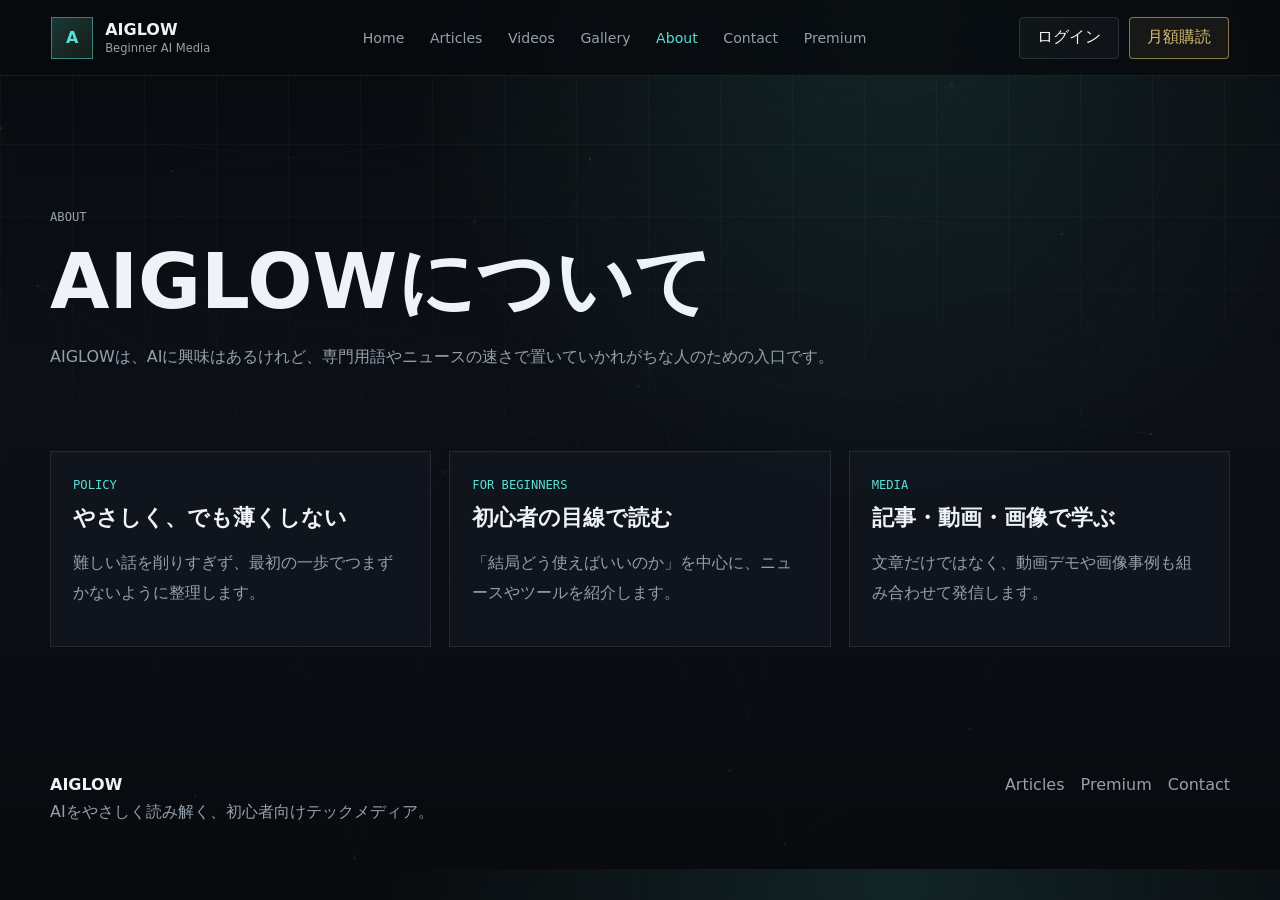
==== about.html @ f2a8740d "Restore AIGLOW static site from production" ====
<!doctype html>
<html lang="ja">
  <head><meta charset="UTF-8" /><meta name="viewport" content="width=device-width, initial-scale=1.0" /><title>About | AIGLOW</title><link rel="stylesheet" href="./styles.css" /></head>
  <body>
    <canvas class="ambient-canvas" id="ambientCanvas" aria-hidden="true"></canvas>
    <header class="site-header"><a class="brand" href="./index.html"><span class="brand-mark">A</span><span><strong>AIGLOW</strong><small>Beginner AI Media</small></span></a><button class="menu-button" id="menuButton" type="button" aria-expanded="false" aria-controls="siteNav"><span></span><span></span></button><nav class="site-nav" id="siteNav"><a href="./index.html">Home</a><a href="./articles.html">Articles</a><a href="./videos.html">Videos</a><a href="./gallery.html">Gallery</a><a href="./about.html" aria-current="page">About</a><a href="./contact.html">Contact</a><a href="./premium.html">Premium</a></nav><div class="header-actions"><a class="ghost-button" href="./login.html">ログイン</a><a class="subscribe-button" href="./premium.html">月額購読</a></div></header>
    <main>
      <section class="page-hero"><p class="eyebrow">ABOUT</p><h1>AIGLOWについて</h1><p>AIGLOWは、AIに興味はあるけれど、専門用語やニュースの速さで置いていかれがちな人のための入口です。</p></section>
      <section class="info-columns">
        <article><span class="category">Policy</span><h2>やさしく、でも薄くしない</h2><p>難しい話を削りすぎず、最初の一歩でつまずかないように整理します。</p></article>
        <article><span class="category">For Beginners</span><h2>初心者の目線で読む</h2><p>「結局どう使えばいいのか」を中心に、ニュースやツールを紹介します。</p></article>
        <article><span class="category">Media</span><h2>記事・動画・画像で学ぶ</h2><p>文章だけではなく、動画デモや画像事例も組み合わせて発信します。</p></article>
      </section>
    </main>
    <footer class="site-footer"><div><strong>AIGLOW</strong><p>AIをやさしく読み解く、初心者向けテックメディア。</p></div><nav><a href="./articles.html">Articles</a><a href="./premium.html">Premium</a><a href="./contact.html">Contact</a></nav></footer>
    <script src="./script.js"></script>
  </body>
</html>
---- styles.css ----
:root {
  --bg: #080a0e;
  --bg-soft: #0d1118;
  --panel: #121821;
  --panel-strong: #171e29;
  --line: #273241;
  --text: #eef3f7;
  --muted: #94a1ad;
  --cyan: #58e0d3;
  --lime: #c9f66d;
  --gold: #dbbd73;
  --silver: #d7dce3;
  --danger: #ff7f9a;
  color-scheme: dark;
  font-family: "Yu Gothic", "Hiragino Kaku Gothic ProN", "Noto Sans JP", system-ui, sans-serif;
}

* {
  box-sizing: border-box;
}

html {
  scroll-behavior: smooth;
}

body {
  margin: 0;
  min-width: 320px;
  background:
    radial-gradient(circle at 70% 0%, rgba(88, 224, 211, 0.12), transparent 32rem),
    linear-gradient(180deg, #080a0e 0%, #0c1016 45%, #080a0e 100%);
  color: var(--text);
  letter-spacing: 0;
}

body::before {
  position: fixed;
  inset: 0;
  z-index: -2;
  pointer-events: none;
  content: "";
  background-image:
    linear-gradient(rgba(255, 255, 255, 0.035) 1px, transparent 1px),
    linear-gradient(90deg, rgba(255, 255, 255, 0.035) 1px, transparent 1px);
  background-size: 72px 72px;
  mask-image: linear-gradient(to bottom, black, transparent 72%);
}

a {
  color: inherit;
  text-decoration: none;
}

button,
input {
  font: inherit;
}

textarea {
  font: inherit;
  resize: vertical;
}

.ambient-canvas {
  position: fixed;
  inset: 0;
  z-index: -1;
  width: 100%;
  height: 100%;
  opacity: 0.34;
  pointer-events: none;
}

.site-header {
  position: sticky;
  top: 0;
  z-index: 20;
  display: grid;
  grid-template-columns: auto 1fr auto;
  gap: 24px;
  align-items: center;
  min-height: 76px;
  padding: 14px clamp(18px, 4vw, 56px);
  border-bottom: 1px solid rgba(255, 255, 255, 0.08);
  background: rgba(8, 10, 14, 0.82);
  backdrop-filter: blur(18px);
}

.brand {
  display: inline-flex;
  gap: 12px;
  align-items: center;
  min-width: max-content;
}

.brand-mark {
  display: grid;
  place-items: center;
  width: 42px;
  height: 42px;
  border: 1px solid rgba(88, 224, 211, 0.5);
  background: linear-gradient(135deg, rgba(88, 224, 211, 0.22), rgba(201, 246, 109, 0.08));
  color: var(--cyan);
  font-family: Inter, ui-sans-serif, system-ui, sans-serif;
  font-weight: 800;
}

.brand strong {
  display: block;
  font-size: 1rem;
}

.brand small {
  display: block;
  margin-top: 2px;
  color: var(--muted);
  font-size: 0.72rem;
}

.site-nav {
  display: flex;
  gap: clamp(12px, 2vw, 26px);
  justify-content: center;
  color: var(--muted);
  font-size: 0.88rem;
}

.site-nav a {
  transition: color 160ms ease;
}

.site-nav a:hover {
  color: var(--cyan);
}

.site-nav a[aria-current="page"],
.ghost-button[aria-current="page"] {
  color: var(--cyan);
}

.header-actions {
  display: flex;
  gap: 10px;
  align-items: center;
  min-width: max-content;
}

.ghost-button,
.subscribe-button,
.primary-button,
.secondary-button {
  display: inline-flex;
  justify-content: center;
  align-items: center;
  min-height: 42px;
  padding: 0 17px;
  border: 1px solid var(--line);
  border-radius: 4px;
  color: var(--text);
  cursor: pointer;
}

.ghost-button,
.secondary-button {
  background: rgba(255, 255, 255, 0.03);
}

.subscribe-button {
  border-color: rgba(219, 189, 115, 0.58);
  background: rgba(219, 189, 115, 0.08);
  color: var(--gold);
}

.primary-button {
  border-color: rgba(88, 224, 211, 0.74);
  background: #58e0d3;
  color: #051011;
  font-weight: 700;
}

.full {
  width: 100%;
}

.menu-button {
  display: none;
}

main {
  width: min(1180px, calc(100% - 36px));
  margin: 0 auto;
}

.hero-section {
  display: grid;
  grid-template-columns: 0.86fr 1.14fr;
  gap: clamp(26px, 4vw, 58px);
  align-items: center;
  min-height: calc(100vh - 76px);
  padding: clamp(54px, 8vw, 98px) 0 54px;
}

.eyebrow,
.category,
.plan-label,
.member-preview span,
.ticker-section span {
  color: var(--cyan);
  font-family: "IBM Plex Mono", "SFMono-Regular", Consolas, monospace;
  font-size: 0.76rem;
  text-transform: uppercase;
}

.hero-copy h1 {
  max-width: 650px;
  margin: 14px 0 20px;
  font-size: clamp(3.2rem, 6vw, 5.8rem);
  line-height: 1.04;
  font-weight: 800;
}

.hero-copy h1 span {
  display: block;
  white-space: nowrap;
}

.hero-lead {
  max-width: 560px;
  margin: 0;
  color: var(--muted);
  font-size: clamp(1rem, 2vw, 1.2rem);
  line-height: 1.9;
}

.hero-actions {
  display: flex;
  flex-wrap: wrap;
  gap: 12px;
  margin-top: 32px;
}

.hero-board {
  display: grid;
  grid-template-columns: 1.1fr 0.9fr;
  border: 1px solid rgba(255, 255, 255, 0.09);
  background: rgba(18, 24, 33, 0.7);
  box-shadow: 0 28px 80px rgba(0, 0, 0, 0.32);
}

.lead-story,
.briefing-list article,
.content-card,
.pricing-panel {
  background: linear-gradient(180deg, rgba(255, 255, 255, 0.035), rgba(255, 255, 255, 0.012));
}

.lead-story {
  padding: clamp(18px, 3vw, 30px);
  border-right: 1px solid rgba(255, 255, 255, 0.08);
}

.story-visual {
  position: relative;
  display: grid;
  place-items: end start;
  min-height: 264px;
  margin-bottom: 26px;
  overflow: hidden;
  padding: 22px;
  border: 1px solid rgba(88, 224, 211, 0.2);
  background:
    linear-gradient(135deg, rgba(88, 224, 211, 0.2), transparent 42%),
    repeating-linear-gradient(90deg, rgba(255, 255, 255, 0.08) 0 1px, transparent 1px 28px),
    #0a1016;
}

.story-visual::before,
.story-visual::after {
  position: absolute;
  content: "";
}

.story-visual::before {
  inset: 34px;
  border: 1px solid rgba(201, 246, 109, 0.28);
  transform: skewX(-12deg);
}

.story-visual::after {
  right: 18%;
  bottom: 18%;
  width: 40%;
  height: 2px;
  background: var(--cyan);
  box-shadow: 0 0 24px rgba(88, 224, 211, 0.85);
}

.story-visual span {
  position: relative;
  z-index: 1;
  color: var(--cyan);
  font-family: "IBM Plex Mono", Consolas, monospace;
  font-size: 0.78rem;
}

.story-meta {
  display: flex;
  justify-content: space-between;
  gap: 12px;
  color: var(--muted);
  font-size: 0.78rem;
}

h2,
h3,
p {
  overflow-wrap: anywhere;
}

.lead-story h2,
.section-heading h2,
.premium-copy h2,
.member-preview h2,
.about-section h2 {
  margin: 12px 0;
  font-size: clamp(1.9rem, 3.4vw, 3rem);
  line-height: 1.14;
}

.lead-story p,
.content-card p,
.section-heading p,
.premium-copy p,
.member-preview p,
.about-section p,
.briefing-list p {
  color: var(--muted);
  line-height: 1.8;
}

.briefing-list {
  display: grid;
}

.briefing-list article {
  padding: 22px;
  border-bottom: 1px solid rgba(255, 255, 255, 0.08);
}

.briefing-list article:last-child {
  border-bottom: 0;
}

.briefing-list h3,
.content-card h3,
.media-rail h3 {
  margin: 10px 0 8px;
  font-size: 1.08rem;
  line-height: 1.45;
}

.is-premium .category {
  color: var(--gold);
}

.ticker-section,
.about-section,
.premium-section,
.member-preview {
  border-top: 1px solid rgba(255, 255, 255, 0.09);
  border-bottom: 1px solid rgba(255, 255, 255, 0.09);
}

.ticker-section {
  display: flex;
  gap: 24px;
  align-items: center;
  padding: 18px 0;
}

.ticker-section p {
  margin: 0;
  color: var(--muted);
}

.section-shell,
.split-section,
.about-section,
.premium-section,
.member-preview {
  padding: clamp(58px, 8vw, 100px) 0;
}

.section-heading {
  display: grid;
  grid-template-columns: 0.82fr 1.18fr;
  gap: 24px;
  align-items: end;
  margin-bottom: 30px;
}

.section-heading h2,
.section-heading p {
  margin-top: 0;
}

.section-heading.compact {
  display: block;
  max-width: 540px;
}

.article-grid {
  display: grid;
  grid-template-columns: repeat(3, minmax(0, 1fr));
  gap: 1px;
  background: rgba(255, 255, 255, 0.09);
  border: 1px solid rgba(255, 255, 255, 0.09);
}

.content-card {
  padding: 24px;
  background-color: var(--panel);
}

.mini-visual {
  height: 128px;
  margin-bottom: 22px;
  border: 1px solid rgba(255, 255, 255, 0.09);
}

.visual-cyan {
  background:
    linear-gradient(90deg, transparent 0 42%, rgba(88, 224, 211, 0.75) 42% 44%, transparent 44%),
    repeating-linear-gradient(0deg, rgba(88, 224, 211, 0.16) 0 1px, transparent 1px 16px),
    #091219;
}

.visual-lime {
  background:
    radial-gradient(circle at 22% 34%, rgba(201, 246, 109, 0.6), transparent 7rem),
    linear-gradient(135deg, rgba(201, 246, 109, 0.12), transparent 52%),
    #10140d;
}

.visual-silver {
  background:
    linear-gradient(135deg, rgba(215, 220, 227, 0.16), transparent),
    repeating-linear-gradient(135deg, rgba(255, 255, 255, 0.12) 0 1px, transparent 1px 18px),
    #101219;
}

.split-section {
  display: grid;
  grid-template-columns: 0.78fr 1.22fr;
  gap: 34px;
  align-items: start;
}

.media-rail {
  display: grid;
  grid-template-columns: repeat(2, minmax(0, 1fr));
  gap: 18px;
}

.video-frame {
  position: relative;
  min-height: 280px;
  padding: 18px;
  border: 1px solid rgba(88, 224, 211, 0.24);
  background:
    linear-gradient(140deg, rgba(88, 224, 211, 0.22), transparent 46%),
    repeating-linear-gradient(90deg, rgba(255, 255, 255, 0.08) 0 1px, transparent 1px 22px),
    #0c1219;
}

.frame-alt {
  border-color: rgba(201, 246, 109, 0.24);
  background:
    linear-gradient(140deg, rgba(201, 246, 109, 0.18), transparent 46%),
    repeating-linear-gradient(0deg, rgba(255, 255, 255, 0.08) 0 1px, transparent 1px 22px),
    #10140e;
}

.play-dot {
  position: absolute;
  top: 50%;
  left: 50%;
  width: 56px;
  height: 56px;
  border: 1px solid rgba(255, 255, 255, 0.34);
  background: rgba(255, 255, 255, 0.08);
  transform: translate(-50%, -50%);
}

.play-dot::after {
  position: absolute;
  top: 18px;
  left: 22px;
  width: 0;
  height: 0;
  border-top: 10px solid transparent;
  border-bottom: 10px solid transparent;
  border-left: 15px solid var(--text);
  content: "";
}

.video-frame strong {
  position: absolute;
  right: 16px;
  bottom: 14px;
  color: var(--muted);
  font-family: "IBM Plex Mono", Consolas, monospace;
  font-size: 0.78rem;
}

.gallery-grid {
  display: grid;
  grid-template-columns: 1.2fr 0.9fr 0.9fr;
  gap: 16px;
}

.gallery-item {
  display: flex;
  align-items: flex-end;
  min-height: 340px;
  margin: 0;
  padding: 18px;
  border: 1px solid rgba(255, 255, 255, 0.09);
}

.gallery-item figcaption {
  color: var(--silver);
  font-family: "IBM Plex Mono", Consolas, monospace;
  font-size: 0.74rem;
}

.gallery-item span {
  color: var(--silver);
  font-family: "IBM Plex Mono", Consolas, monospace;
  font-size: 0.78rem;
  line-height: 1.7;
}

.gallery-a {
  background:
    linear-gradient(135deg, rgba(88, 224, 211, 0.24), transparent 55%),
    conic-gradient(from 160deg at 65% 38%, rgba(255, 255, 255, 0.24), transparent, rgba(201, 246, 109, 0.28), transparent),
    #0c1219;
}

.gallery-b {
  background:
    linear-gradient(150deg, rgba(219, 189, 115, 0.2), transparent 58%),
    repeating-linear-gradient(90deg, rgba(255, 255, 255, 0.08) 0 1px, transparent 1px 26px),
    #11110c;
}

.gallery-c {
  background:
    radial-gradient(circle at 50% 42%, rgba(215, 220, 227, 0.28), transparent 8rem),
    linear-gradient(180deg, rgba(88, 224, 211, 0.1), transparent),
    #10131a;
}

.about-section {
  display: grid;
  grid-template-columns: 0.7fr 1.3fr;
  gap: 40px;
  align-items: start;
}

.about-section p {
  margin: 0;
  font-size: 1.08rem;
}

.premium-section {
  display: grid;
  grid-template-columns: 1fr 380px;
  gap: 34px;
  align-items: center;
}

.pricing-panel {
  padding: 28px;
  border: 1px solid rgba(219, 189, 115, 0.34);
  background-color: rgba(23, 30, 41, 0.84);
}

.pricing-panel strong {
  display: block;
  margin: 12px 0 18px;
  color: var(--gold);
  font-size: 2.8rem;
}

.pricing-panel small {
  color: var(--muted);
  font-size: 0.95rem;
}

.pricing-panel ul {
  display: grid;
  gap: 12px;
  margin: 0 0 24px;
  padding: 0;
  list-style: none;
  color: var(--muted);
}

.pricing-panel li::before {
  margin-right: 9px;
  color: var(--gold);
  content: "/";
}

.member-preview {
  margin-bottom: 28px;
}

.member-preview.is-unlocked span {
  color: var(--lime);
}

.member-preview.is-unlocked h2::after {
  display: block;
  margin-top: 14px;
  color: var(--lime);
  font-size: 1rem;
  content: "有料記事の全文表示デモが有効になりました。";
}

.site-footer {
  display: flex;
  gap: 24px;
  justify-content: space-between;
  width: min(1180px, calc(100% - 36px));
  margin: 0 auto;
  padding: 28px 0 46px;
  color: var(--muted);
}

.site-footer strong {
  color: var(--text);
}

.site-footer p {
  margin: 8px 0 0;
}

.site-footer nav {
  display: flex;
  flex-wrap: wrap;
  gap: 16px;
}

.login-dialog {
  width: min(430px, calc(100% - 34px));
  padding: 0;
  border: 1px solid rgba(88, 224, 211, 0.26);
  background: var(--panel);
  color: var(--text);
}

.login-dialog::backdrop {
  background: rgba(0, 0, 0, 0.7);
  backdrop-filter: blur(8px);
}

.login-dialog form {
  position: relative;
  display: grid;
  gap: 16px;
  padding: 28px;
}

.login-dialog h2 {
  margin: 0;
}

.login-dialog label {
  display: grid;
  gap: 8px;
  color: var(--muted);
  font-size: 0.9rem;
}

.login-dialog input {
  min-height: 44px;
  padding: 0 12px;
  border: 1px solid var(--line);
  border-radius: 4px;
  background: #080b10;
  color: var(--text);
}

.dialog-close {
  position: absolute;
  top: 12px;
  right: 12px;
  width: 34px;
  height: 34px;
  border: 1px solid var(--line);
  border-radius: 4px;
  background: transparent;
  color: var(--muted);
  cursor: pointer;
}

.dialog-note {
  margin: 0;
  color: var(--muted);
  font-size: 0.82rem;
  line-height: 1.6;
}

.page-hero {
  max-width: 840px;
  padding: clamp(58px, 10vw, 118px) 0 clamp(34px, 5vw, 64px);
}

.page-hero h1,
.article-body h1,
.page-premium h1 {
  margin: 12px 0 18px;
  font-size: clamp(2.5rem, 6vw, 5.2rem);
  line-height: 1.08;
}

.page-hero p,
.article-body p,
.form-panel p,
.info-columns p,
.video-grid p {
  color: var(--muted);
  line-height: 1.85;
}

.filter-strip {
  display: flex;
  flex-wrap: wrap;
  gap: 10px;
  padding: 18px 0 34px;
}

.filter-strip a,
.text-link,
.read-more {
  color: var(--cyan);
  font-family: "IBM Plex Mono", Consolas, monospace;
  font-size: 0.82rem;
}

.filter-strip a {
  padding: 10px 13px;
  border: 1px solid var(--line);
  background: rgba(255, 255, 255, 0.025);
}

.article-list {
  display: grid;
  gap: 1px;
  margin-bottom: clamp(58px, 8vw, 100px);
  border: 1px solid rgba(255, 255, 255, 0.09);
  background: rgba(255, 255, 255, 0.09);
}

.article-row {
  background: rgba(18, 24, 33, 0.86);
}

.article-row a {
  display: grid;
  grid-template-columns: 260px 1fr;
  gap: 28px;
  padding: 24px;
  align-items: center;
}

.article-row h2 {
  margin: 8px 0;
  font-size: clamp(1.4rem, 3vw, 2.2rem);
  line-height: 1.22;
}

.article-row p {
  max-width: 720px;
  color: var(--muted);
  line-height: 1.75;
}

.row-visual {
  min-height: 170px;
  border: 1px solid rgba(255, 255, 255, 0.09);
}

.visual-gold {
  background:
    linear-gradient(135deg, rgba(219, 189, 115, 0.2), transparent 52%),
    repeating-linear-gradient(90deg, rgba(255, 255, 255, 0.08) 0 1px, transparent 1px 20px),
    #141207;
}

.article-layout {
  display: grid;
  grid-template-columns: minmax(0, 760px) 300px;
  gap: clamp(28px, 5vw, 72px);
  align-items: start;
  padding: clamp(46px, 8vw, 92px) 0;
}

.article-body {
  min-width: 0;
}

.article-meta {
  display: flex;
  flex-wrap: wrap;
  gap: 12px;
  margin-bottom: 26px;
  color: var(--muted);
  font-family: "IBM Plex Mono", Consolas, monospace;
  font-size: 0.78rem;
}

.article-hero-visual {
  min-height: 320px;
  margin: 0 0 34px;
  border: 1px solid rgba(255, 255, 255, 0.09);
}

.lead-paragraph {
  font-size: 1.15rem;
}

.article-body h2 {
  margin: 34px 0 10px;
  font-size: clamp(1.45rem, 3vw, 2.1rem);
}

.premium-callout,
.article-sidebar,
.form-panel,
.info-columns article,
.video-grid article {
  border: 1px solid rgba(255, 255, 255, 0.09);
  background: rgba(18, 24, 33, 0.78);
}

.premium-callout {
  margin-top: 42px;
  padding: 26px;
  border-color: rgba(219, 189, 115, 0.34);
}

.article-sidebar {
  position: sticky;
  top: 104px;
  display: grid;
  gap: 14px;
  padding: 22px;
}

.article-sidebar h2 {
  margin: 0 0 8px;
}

.article-sidebar a {
  color: var(--muted);
  line-height: 1.6;
}

.video-grid,
.info-columns {
  display: grid;
  grid-template-columns: repeat(3, minmax(0, 1fr));
  gap: 18px;
  padding-bottom: clamp(58px, 8vw, 100px);
}

.video-grid article,
.info-columns article {
  padding: 22px;
}

.video-grid h2,
.info-columns h2 {
  margin: 10px 0;
  font-size: 1.35rem;
}

.page-gallery {
  padding-bottom: clamp(58px, 8vw, 100px);
}

.form-panel {
  display: grid;
  gap: 18px;
  max-width: 720px;
  margin-bottom: clamp(58px, 8vw, 100px);
  padding: 28px;
}

.form-panel label {
  display: grid;
  gap: 8px;
  color: var(--muted);
}

.form-panel input,
.form-panel textarea {
  width: 100%;
  min-height: 46px;
  padding: 12px;
  border: 1px solid var(--line);
  border-radius: 4px;
  background: #080b10;
  color: var(--text);
}

.login-page-form {
  max-width: 480px;
}

.page-premium {
  padding-top: clamp(58px, 9vw, 110px);
}

@media (max-width: 960px) {
  .site-header {
    grid-template-columns: auto auto;
  }

  .menu-button {
    display: grid;
    gap: 6px;
    justify-self: end;
    width: 42px;
    height: 42px;
    border: 1px solid var(--line);
    border-radius: 4px;
    background: transparent;
    padding: 12px;
  }

  .menu-button span {
    height: 1px;
    background: var(--text);
  }

  .site-nav,
  .header-actions {
    display: none;
  }

  .site-nav.is-open,
  .header-actions.is-open {
    display: flex;
    grid-column: 1 / -1;
    justify-content: flex-start;
  }

  .site-nav.is-open {
    flex-wrap: wrap;
  }

  .hero-section,
  .hero-board,
  .section-heading,
  .split-section,
  .about-section,
  .premium-section {
    grid-template-columns: 1fr;
  }

  .lead-story {
    border-right: 0;
    border-bottom: 1px solid rgba(255, 255, 255, 0.08);
  }

  .article-grid,
  .gallery-grid,
  .media-rail,
  .video-grid,
  .info-columns,
  .article-layout,
  .article-row a {
    grid-template-columns: 1fr;
  }

  .hero-section {
    min-height: auto;
  }

  .article-sidebar {
    position: static;
  }
}

@media (max-width: 620px) {
  main,
  .site-footer {
    width: min(100% - 26px, 1180px);
  }

  .hero-copy h1 {
    font-size: 3.2rem;
  }

  .ticker-section,
  .site-footer,
  .hero-actions {
    align-items: stretch;
    flex-direction: column;
  }

  .story-visual,
  .video-frame,
  .gallery-item {
    min-height: 220px;
  }
}
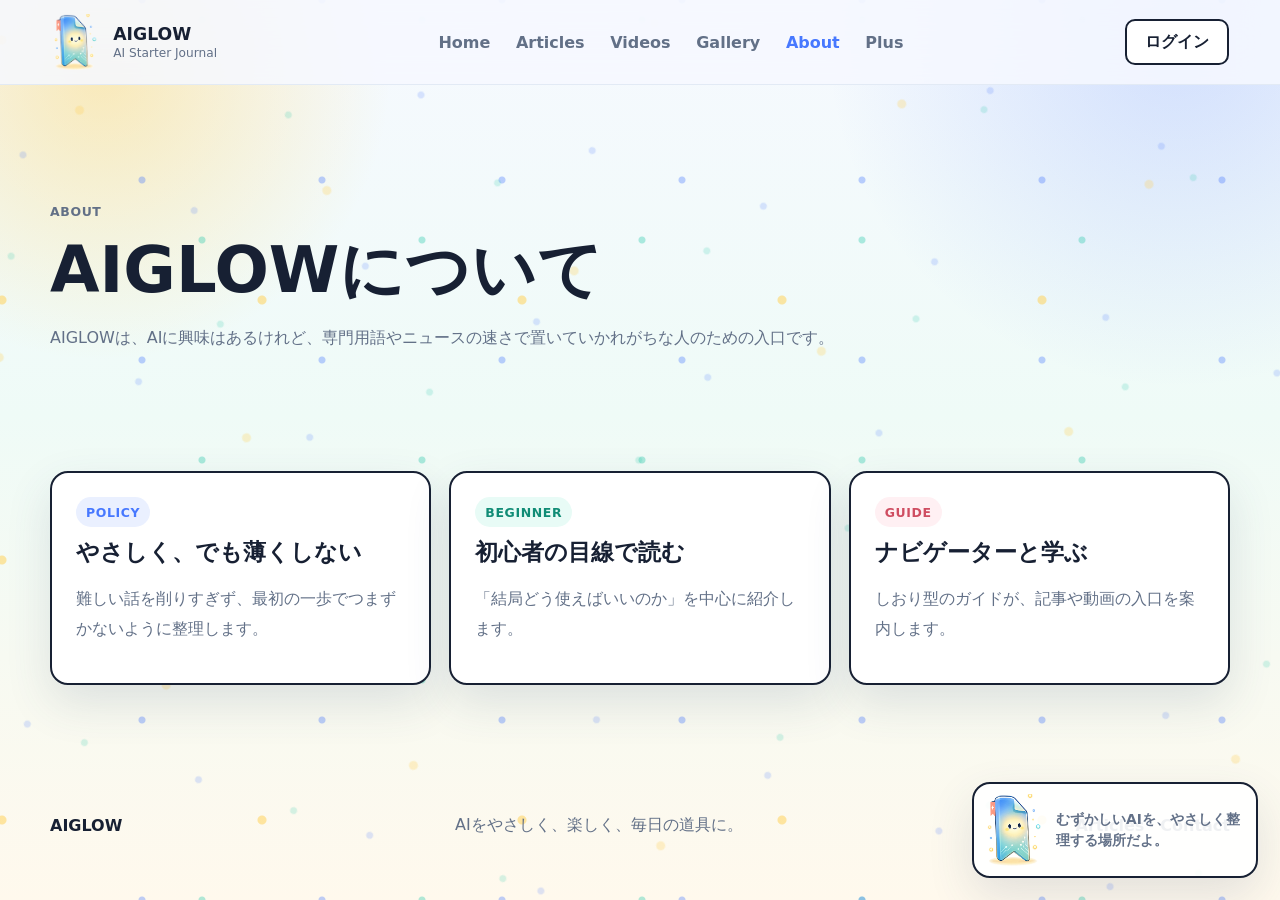
==== commit 76f61d32: "Redesign AIGLOW with guide mascot" ====
--- a/about.html
+++ b/about.html
@@ -1,18 +1,5 @@
 <!doctype html>
 <html lang="ja">
   <head><meta charset="UTF-8" /><meta name="viewport" content="width=device-width, initial-scale=1.0" /><title>About | AIGLOW</title><link rel="stylesheet" href="./styles.css" /></head>
-  <body>
-    <canvas class="ambient-canvas" id="ambientCanvas" aria-hidden="true"></canvas>
-    <header class="site-header"><a class="brand" href="./index.html"><span class="brand-mark">A</span><span><strong>AIGLOW</strong><small>Beginner AI Media</small></span></a><button class="menu-button" id="menuButton" type="button" aria-expanded="false" aria-controls="siteNav"><span></span><span></span></button><nav class="site-nav" id="siteNav"><a href="./index.html">Home</a><a href="./articles.html">Articles</a><a href="./videos.html">Videos</a><a href="./gallery.html">Gallery</a><a href="./about.html" aria-current="page">About</a><a href="./contact.html">Contact</a><a href="./premium.html">Premium</a></nav><div class="header-actions"><a class="ghost-button" href="./login.html">ログイン</a><a class="subscribe-button" href="./premium.html">月額購読</a></div></header>
-    <main>
-      <section class="page-hero"><p class="eyebrow">ABOUT</p><h1>AIGLOWについて</h1><p>AIGLOWは、AIに興味はあるけれど、専門用語やニュースの速さで置いていかれがちな人のための入口です。</p></section>
-      <section class="info-columns">
-        <article><span class="category">Policy</span><h2>やさしく、でも薄くしない</h2><p>難しい話を削りすぎず、最初の一歩でつまずかないように整理します。</p></article>
-        <article><span class="category">For Beginners</span><h2>初心者の目線で読む</h2><p>「結局どう使えばいいのか」を中心に、ニュースやツールを紹介します。</p></article>
-        <article><span class="category">Media</span><h2>記事・動画・画像で学ぶ</h2><p>文章だけではなく、動画デモや画像事例も組み合わせて発信します。</p></article>
-      </section>
-    </main>
-    <footer class="site-footer"><div><strong>AIGLOW</strong><p>AIをやさしく読み解く、初心者向けテックメディア。</p></div><nav><a href="./articles.html">Articles</a><a href="./premium.html">Premium</a><a href="./contact.html">Contact</a></nav></footer>
-    <script src="./script.js"></script>
-  </body>
+  <body><div class="sparkle-field" aria-hidden="true"></div><header class="site-header"><a class="brand" href="./index.html"><img src="./assets/aiglow-guide.png" alt="" /><span><strong>AIGLOW</strong><small>AI Starter Journal</small></span></a><button class="menu-button" id="menuButton" type="button" aria-expanded="false" aria-controls="siteNav"><span></span><span></span></button><nav class="site-nav" id="siteNav"><a href="./index.html">Home</a><a href="./articles.html">Articles</a><a href="./videos.html">Videos</a><a href="./gallery.html">Gallery</a><a href="./about.html" aria-current="page">About</a><a href="./premium.html">Plus</a></nav><a class="login-button" href="./login.html">ログイン</a></header><aside class="guide-floating" id="guideFloating"><img src="./assets/aiglow-guide.png" alt="AIGLOWのナビゲーター" /><p id="guideMessage">AIGLOWの考え方を紹介するね。</p></aside><main><section class="page-hero section-watch" data-guide="むずかしいAIを、やさしく整理する場所だよ。"><p class="kicker">ABOUT</p><h1>AIGLOWについて</h1><p>AIGLOWは、AIに興味はあるけれど、専門用語やニュースの速さで置いていかれがちな人のための入口です。</p></section><section class="info-grid"><article class="info-card"><span class="chip chip-blue">Policy</span><h2>やさしく、でも薄くしない</h2><p>難しい話を削りすぎず、最初の一歩でつまずかないように整理します。</p></article><article class="info-card"><span class="chip chip-mint">Beginner</span><h2>初心者の目線で読む</h2><p>「結局どう使えばいいのか」を中心に紹介します。</p></article><article class="info-card"><span class="chip chip-coral">Guide</span><h2>ナビゲーターと学ぶ</h2><p>しおり型のガイドが、記事や動画の入口を案内します。</p></article></section></main><footer class="site-footer"><strong>AIGLOW</strong><p>AIをやさしく、楽しく、毎日の道具に。</p><nav><a href="./articles.html">Articles</a><a href="./contact.html">Contact</a></nav></footer><script src="./script.js"></script></body>
 </html>
--- a/styles.css
+++ b/styles.css
@@ -1,1022 +1,372 @@
 :root {
-  --bg: #080a0e;
-  --bg-soft: #0d1118;
-  --panel: #121821;
-  --panel-strong: #171e29;
-  --line: #273241;
-  --text: #eef3f7;
-  --muted: #94a1ad;
-  --cyan: #58e0d3;
-  --lime: #c9f66d;
-  --gold: #dbbd73;
-  --silver: #d7dce3;
-  --danger: #ff7f9a;
-  color-scheme: dark;
+  --bg: #f6f9ff;
+  --surface: #ffffff;
+  --ink: #172033;
+  --muted: #627087;
+  --line: #dfe8f4;
+  --blue: #4778ff;
+  --blue-soft: #eaf0ff;
+  --mint: #21c7a8;
+  --mint-soft: #e8fbf6;
+  --yellow: #ffd35c;
+  --yellow-soft: #fff6d8;
+  --coral: #ff7d8f;
+  --coral-soft: #fff0f3;
+  --radius-sm: 10px;
+  --radius-md: 18px;
+  --radius-lg: 28px;
+  --page: min(1180px, calc(100% - 32px));
+  --shadow: 0 18px 46px rgba(54, 76, 112, 0.14);
+  --pop: 8px 8px 0 #172033;
   font-family: "Yu Gothic", "Hiragino Kaku Gothic ProN", "Noto Sans JP", system-ui, sans-serif;
 }
 
-* {
-  box-sizing: border-box;
-}
-
-html {
-  scroll-behavior: smooth;
-}
-
+* { box-sizing: border-box; }
+html { scroll-behavior: smooth; }
 body {
   margin: 0;
-  min-width: 320px;
   background:
-    radial-gradient(circle at 70% 0%, rgba(88, 224, 211, 0.12), transparent 32rem),
-    linear-gradient(180deg, #080a0e 0%, #0c1016 45%, #080a0e 100%);
-  color: var(--text);
+    radial-gradient(circle at 8% 8%, rgba(255, 211, 92, 0.42), transparent 18rem),
+    radial-gradient(circle at 92% 4%, rgba(71, 120, 255, 0.2), transparent 22rem),
+    linear-gradient(180deg, #f6f9ff 0%, #effbf7 46%, #fff9ed 100%);
+  color: var(--ink);
   letter-spacing: 0;
-}
-
-body::before {
-  position: fixed;
-  inset: 0;
-  z-index: -2;
-  pointer-events: none;
-  content: "";
-  background-image:
-    linear-gradient(rgba(255, 255, 255, 0.035) 1px, transparent 1px),
-    linear-gradient(90deg, rgba(255, 255, 255, 0.035) 1px, transparent 1px);
-  background-size: 72px 72px;
-  mask-image: linear-gradient(to bottom, black, transparent 72%);
-}
-
-a {
-  color: inherit;
-  text-decoration: none;
-}
-
-button,
-input {
-  font: inherit;
-}
-
-textarea {
-  font: inherit;
-  resize: vertical;
-}
-
-.ambient-canvas {
+  overflow-x: hidden;
+}
+a { color: inherit; text-decoration: none; }
+button, input, textarea { font: inherit; }
+
+.sparkle-field {
   position: fixed;
   inset: 0;
   z-index: -1;
-  width: 100%;
-  height: 100%;
-  opacity: 0.34;
   pointer-events: none;
+  overflow: hidden;
+}
+.sparkle-field::before,
+.sparkle-field::after {
+  position: absolute;
+  inset: -10%;
+  content: "";
+  background-image:
+    radial-gradient(circle, rgba(71, 120, 255, 0.35) 0 3px, transparent 4px),
+    radial-gradient(circle, rgba(255, 211, 92, 0.55) 0 4px, transparent 5px),
+    radial-gradient(circle, rgba(33, 199, 168, 0.35) 0 3px, transparent 4px);
+  background-size: 180px 180px, 260px 260px, 220px 220px;
+  animation: drift 22s linear infinite;
+}
+.sparkle-field::after {
+  opacity: 0.52;
+  transform: rotate(18deg);
+  animation-duration: 34s;
 }
 
 .site-header {
   position: sticky;
   top: 0;
-  z-index: 20;
+  z-index: 30;
   display: grid;
   grid-template-columns: auto 1fr auto;
-  gap: 24px;
-  align-items: center;
-  min-height: 76px;
+  gap: 22px;
+  align-items: center;
   padding: 14px clamp(18px, 4vw, 56px);
-  border-bottom: 1px solid rgba(255, 255, 255, 0.08);
-  background: rgba(8, 10, 14, 0.82);
+  border-bottom: 1px solid rgba(223, 232, 244, 0.86);
+  background: rgba(246, 249, 255, 0.86);
   backdrop-filter: blur(18px);
 }
-
-.brand {
-  display: inline-flex;
-  gap: 12px;
-  align-items: center;
-  min-width: max-content;
-}
-
-.brand-mark {
-  display: grid;
-  place-items: center;
-  width: 42px;
-  height: 42px;
-  border: 1px solid rgba(88, 224, 211, 0.5);
-  background: linear-gradient(135deg, rgba(88, 224, 211, 0.22), rgba(201, 246, 109, 0.08));
-  color: var(--cyan);
-  font-family: Inter, ui-sans-serif, system-ui, sans-serif;
-  font-weight: 800;
-}
-
-.brand strong {
-  display: block;
-  font-size: 1rem;
-}
-
-.brand small {
-  display: block;
-  margin-top: 2px;
-  color: var(--muted);
-  font-size: 0.72rem;
-}
+.brand { display: inline-flex; gap: 12px; align-items: center; }
+.brand img {
+  width: 50px;
+  height: 56px;
+  object-fit: contain;
+  animation: floaty 4s ease-in-out infinite;
+}
+.brand strong, .brand small { display: block; }
+.brand strong { font-size: 1.08rem; }
+.brand small { margin-top: 2px; color: var(--muted); font-size: 0.76rem; }
 
 .site-nav {
   display: flex;
+  flex-wrap: wrap;
   gap: clamp(12px, 2vw, 26px);
   justify-content: center;
   color: var(--muted);
-  font-size: 0.88rem;
-}
-
-.site-nav a {
-  transition: color 160ms ease;
-}
-
-.site-nav a:hover {
-  color: var(--cyan);
-}
-
-.site-nav a[aria-current="page"],
-.ghost-button[aria-current="page"] {
-  color: var(--cyan);
-}
-
-.header-actions {
-  display: flex;
+  font-weight: 800;
+}
+.site-nav a:hover, .site-nav a[aria-current="page"] { color: var(--blue); }
+.login-button, .button {
+  display: inline-flex;
+  align-items: center;
+  justify-content: center;
+  min-height: 46px;
+  padding: 0 18px;
+  border: 2px solid var(--ink);
+  border-radius: var(--radius-sm);
+  font-weight: 900;
+}
+.login-button, .button-soft { background: var(--surface); }
+.button-primary { background: var(--blue); color: #fff; box-shadow: var(--pop); }
+.menu-button { display: none; }
+
+main { width: var(--page); margin: 0 auto; }
+
+.guide-floating {
+  position: fixed;
+  right: 22px;
+  bottom: 22px;
+  z-index: 25;
+  display: grid;
+  grid-template-columns: 62px minmax(0, 190px);
   gap: 10px;
   align-items: center;
-  min-width: max-content;
-}
-
-.ghost-button,
-.subscribe-button,
-.primary-button,
-.secondary-button {
-  display: inline-flex;
-  justify-content: center;
-  align-items: center;
-  min-height: 42px;
-  padding: 0 17px;
-  border: 1px solid var(--line);
-  border-radius: 4px;
-  color: var(--text);
-  cursor: pointer;
-}
-
-.ghost-button,
-.secondary-button {
-  background: rgba(255, 255, 255, 0.03);
-}
-
-.subscribe-button {
-  border-color: rgba(219, 189, 115, 0.58);
-  background: rgba(219, 189, 115, 0.08);
-  color: var(--gold);
-}
-
-.primary-button {
-  border-color: rgba(88, 224, 211, 0.74);
-  background: #58e0d3;
-  color: #051011;
-  font-weight: 700;
-}
-
-.full {
-  width: 100%;
-}
-
-.menu-button {
-  display: none;
-}
-
-main {
-  width: min(1180px, calc(100% - 36px));
-  margin: 0 auto;
-}
-
-.hero-section {
-  display: grid;
-  grid-template-columns: 0.86fr 1.14fr;
-  gap: clamp(26px, 4vw, 58px);
-  align-items: center;
-  min-height: calc(100vh - 76px);
-  padding: clamp(54px, 8vw, 98px) 0 54px;
-}
-
-.eyebrow,
-.category,
-.plan-label,
-.member-preview span,
-.ticker-section span {
-  color: var(--cyan);
-  font-family: "IBM Plex Mono", "SFMono-Regular", Consolas, monospace;
-  font-size: 0.76rem;
+  padding: 10px;
+  border: 2px solid var(--ink);
+  border-radius: 18px;
+  background: rgba(255, 255, 255, 0.9);
+  box-shadow: var(--shadow);
+  transform: translateY(0);
+  transition: transform 240ms ease;
+}
+.guide-floating.is-active { transform: translateY(-8px) rotate(-1deg); }
+.guide-floating img { width: 62px; height: 72px; object-fit: contain; animation: floaty 3.6s ease-in-out infinite; }
+.guide-floating p { margin: 0; color: var(--muted); font-size: 0.86rem; line-height: 1.55; font-weight: 800; }
+
+.hero {
+  display: grid;
+  grid-template-columns: minmax(0, 1fr) minmax(360px, 0.9fr);
+  gap: clamp(34px, 6vw, 76px);
+  align-items: center;
+  min-height: calc(100vh - 78px);
+  padding: clamp(56px, 8vw, 100px) 0;
+}
+.kicker, .chip, .step {
+  color: var(--blue);
+  font-weight: 900;
+  letter-spacing: 0.05em;
   text-transform: uppercase;
-}
-
-.hero-copy h1 {
-  max-width: 650px;
-  margin: 14px 0 20px;
-  font-size: clamp(3.2rem, 6vw, 5.8rem);
-  line-height: 1.04;
-  font-weight: 800;
-}
-
-.hero-copy h1 span {
-  display: block;
-  white-space: nowrap;
-}
-
-.hero-lead {
-  max-width: 560px;
-  margin: 0;
+  font-size: 0.78rem;
+}
+.hero h1, .page-hero h1 {
+  max-width: 760px;
+  margin: 12px 0 22px;
+  font-size: clamp(3.05rem, 7vw, 6.6rem);
+  line-height: 1.02;
+}
+.hero p, .section-head p, .feature-band p, .premium-section p, .content-card p, .roadmap p, .page-hero p, .article-body p, .info-card p, .form-panel p {
   color: var(--muted);
-  font-size: clamp(1rem, 2vw, 1.2rem);
-  line-height: 1.9;
-}
-
-.hero-actions {
-  display: flex;
-  flex-wrap: wrap;
-  gap: 12px;
-  margin-top: 32px;
-}
-
-.hero-board {
-  display: grid;
-  grid-template-columns: 1.1fr 0.9fr;
-  border: 1px solid rgba(255, 255, 255, 0.09);
-  background: rgba(18, 24, 33, 0.7);
-  box-shadow: 0 28px 80px rgba(0, 0, 0, 0.32);
-}
-
-.lead-story,
-.briefing-list article,
-.content-card,
-.pricing-panel {
-  background: linear-gradient(180deg, rgba(255, 255, 255, 0.035), rgba(255, 255, 255, 0.012));
-}
-
-.lead-story {
-  padding: clamp(18px, 3vw, 30px);
-  border-right: 1px solid rgba(255, 255, 255, 0.08);
-}
-
-.story-visual {
+  line-height: 1.85;
+}
+.hero-copy > p:not(.kicker) { max-width: 620px; font-size: 1.08rem; }
+.hero-actions { display: flex; flex-wrap: wrap; gap: 14px; margin-top: 32px; }
+
+.hero-guide-card {
   position: relative;
-  display: grid;
-  place-items: end start;
-  min-height: 264px;
-  margin-bottom: 26px;
+  min-height: 560px;
+  display: grid;
+  place-items: center;
+}
+.guide-orbit {
+  position: absolute;
+  inset: 34px;
+  border: 2px dashed rgba(71, 120, 255, 0.22);
+  border-radius: 50%;
+  animation: rotateSlow 22s linear infinite;
+}
+.guide-orbit span {
+  position: absolute;
+  width: 34px;
+  height: 34px;
+  border: 2px solid var(--ink);
+  border-radius: 50%;
+  background: var(--yellow);
+}
+.guide-orbit span:nth-child(1) { top: 8%; left: 20%; }
+.guide-orbit span:nth-child(2) { top: 42%; right: -2%; background: var(--mint); }
+.guide-orbit span:nth-child(3) { bottom: 4%; left: 30%; background: var(--coral); }
+.hero-guide {
+  position: relative;
+  z-index: 2;
+  width: min(390px, 82vw);
+  filter: drop-shadow(0 18px 24px rgba(23, 32, 51, 0.18));
+  animation: floaty 4.2s ease-in-out infinite;
+}
+.guide-speech {
+  position: absolute;
+  right: 0;
+  bottom: 18px;
+  z-index: 3;
+  width: min(320px, 86vw);
+  padding: 18px;
+  border: 2px solid var(--ink);
+  border-radius: var(--radius-md);
+  background: var(--surface);
+  box-shadow: var(--pop);
+}
+.guide-speech span { color: var(--blue); font-weight: 900; font-size: 0.76rem; }
+.guide-speech strong { display: block; margin: 8px 0; font-size: 1.2rem; }
+.guide-speech p { margin: 0; color: var(--muted); line-height: 1.6; }
+
+.roadmap, .card-grid, .video-grid, .gallery-grid, .info-grid {
+  display: grid;
+  gap: 18px;
+}
+.roadmap { grid-template-columns: repeat(3, minmax(0, 1fr)); padding-bottom: clamp(64px, 8vw, 102px); }
+.roadmap article, .content-card, .price-card, .video-thumb, .gallery-card, .info-card, .form-panel, .article-body, .article-sidebar {
+  border: 2px solid var(--ink);
+  border-radius: var(--radius-md);
+  background: var(--surface);
+  box-shadow: var(--shadow);
+}
+.roadmap article { padding: 24px; }
+.roadmap span { color: var(--coral); font-weight: 900; }
+.roadmap h2 { margin: 12px 0 8px; font-size: 1.6rem; }
+
+.section-block, .feature-band, .premium-section, .page-hero, .article-layout { padding: clamp(58px, 8vw, 104px) 0; }
+.section-head { max-width: 720px; margin-bottom: 30px; }
+.section-head h2, .feature-band h2, .premium-section h2, .page-hero h1 {
+  margin: 10px 0;
+  font-size: clamp(2.2rem, 5vw, 4.1rem);
+  line-height: 1.12;
+}
+.card-grid { grid-template-columns: repeat(3, minmax(0, 1fr)); }
+.content-card { overflow: hidden; }
+.content-card .chip, .content-card h3, .content-card p, .content-card a { display: block; margin-right: 22px; margin-left: 22px; }
+.content-card h3 { min-height: 4.4em; margin-top: 12px; margin-bottom: 10px; font-size: 1.28rem; line-height: 1.45; }
+.content-card a, .text-link { margin-top: 18px; margin-bottom: 24px; color: var(--blue); font-weight: 900; }
+.card-visual {
+  position: relative;
+  display: grid;
+  place-items: center;
+  height: 170px;
+  margin-bottom: 22px;
+  border-bottom: 2px solid var(--ink);
   overflow: hidden;
-  padding: 22px;
-  border: 1px solid rgba(88, 224, 211, 0.2);
-  background:
-    linear-gradient(135deg, rgba(88, 224, 211, 0.2), transparent 42%),
-    repeating-linear-gradient(90deg, rgba(255, 255, 255, 0.08) 0 1px, transparent 1px 28px),
-    #0a1016;
-}
-
-.story-visual::before,
-.story-visual::after {
-  position: absolute;
-  content: "";
-}
-
-.story-visual::before {
-  inset: 34px;
-  border: 1px solid rgba(201, 246, 109, 0.28);
-  transform: skewX(-12deg);
-}
-
-.story-visual::after {
-  right: 18%;
-  bottom: 18%;
-  width: 40%;
-  height: 2px;
-  background: var(--cyan);
-  box-shadow: 0 0 24px rgba(88, 224, 211, 0.85);
-}
-
-.story-visual span {
+}
+.card-visual img { width: 86px; animation: floaty 3.4s ease-in-out infinite; }
+.visual-chat { background: radial-gradient(circle at 30% 48%, var(--yellow) 0 3rem, transparent 3.1rem), var(--blue-soft); }
+.visual-news { background: linear-gradient(135deg, rgba(33, 199, 168, 0.76), transparent 52%), repeating-linear-gradient(0deg, rgba(23,32,51,.08) 0 1px, transparent 1px 18px), var(--mint-soft); }
+.visual-work { background: radial-gradient(circle at 68% 38%, var(--coral) 0 3.1rem, transparent 3.2rem), linear-gradient(135deg, #fff0f3, #fff); }
+
+.chip { display: inline-flex; align-items: center; width: fit-content; min-height: 30px; padding: 0 10px; border-radius: 999px; }
+.chip-blue { background: var(--blue-soft); color: var(--blue); }
+.chip-mint { background: var(--mint-soft); color: #118c76; }
+.chip-coral { background: var(--coral-soft); color: #cf4d61; }
+.chip-yellow { background: var(--yellow-soft); color: #9b6b00; }
+
+.feature-band { display: grid; grid-template-columns: 0.85fr 1.15fr; gap: 30px; align-items: start; }
+.video-grid { grid-template-columns: repeat(2, minmax(0, 1fr)); }
+.video-grid article h3 { margin: 14px 2px 0; font-size: 1.18rem; }
+.video-thumb {
   position: relative;
-  z-index: 1;
-  color: var(--cyan);
-  font-family: "IBM Plex Mono", Consolas, monospace;
-  font-size: 0.78rem;
-}
-
-.story-meta {
-  display: flex;
-  justify-content: space-between;
-  gap: 12px;
-  color: var(--muted);
-  font-size: 0.78rem;
-}
-
-h2,
-h3,
-p {
-  overflow-wrap: anywhere;
-}
-
-.lead-story h2,
-.section-heading h2,
-.premium-copy h2,
-.member-preview h2,
-.about-section h2 {
-  margin: 12px 0;
-  font-size: clamp(1.9rem, 3.4vw, 3rem);
-  line-height: 1.14;
-}
-
-.lead-story p,
-.content-card p,
-.section-heading p,
-.premium-copy p,
-.member-preview p,
-.about-section p,
-.briefing-list p {
-  color: var(--muted);
-  line-height: 1.8;
-}
-
-.briefing-list {
-  display: grid;
-}
-
-.briefing-list article {
-  padding: 22px;
-  border-bottom: 1px solid rgba(255, 255, 255, 0.08);
-}
-
-.briefing-list article:last-child {
-  border-bottom: 0;
-}
-
-.briefing-list h3,
-.content-card h3,
-.media-rail h3 {
-  margin: 10px 0 8px;
-  font-size: 1.08rem;
-  line-height: 1.45;
-}
-
-.is-premium .category {
-  color: var(--gold);
-}
-
-.ticker-section,
-.about-section,
-.premium-section,
-.member-preview {
-  border-top: 1px solid rgba(255, 255, 255, 0.09);
-  border-bottom: 1px solid rgba(255, 255, 255, 0.09);
-}
-
-.ticker-section {
-  display: flex;
-  gap: 24px;
-  align-items: center;
-  padding: 18px 0;
-}
-
-.ticker-section p {
-  margin: 0;
-  color: var(--muted);
-}
-
-.section-shell,
-.split-section,
-.about-section,
-.premium-section,
-.member-preview {
-  padding: clamp(58px, 8vw, 100px) 0;
-}
-
-.section-heading {
-  display: grid;
-  grid-template-columns: 0.82fr 1.18fr;
-  gap: 24px;
-  align-items: end;
-  margin-bottom: 30px;
-}
-
-.section-heading h2,
-.section-heading p {
-  margin-top: 0;
-}
-
-.section-heading.compact {
-  display: block;
-  max-width: 540px;
-}
-
-.article-grid {
-  display: grid;
-  grid-template-columns: repeat(3, minmax(0, 1fr));
-  gap: 1px;
-  background: rgba(255, 255, 255, 0.09);
-  border: 1px solid rgba(255, 255, 255, 0.09);
-}
-
-.content-card {
-  padding: 24px;
-  background-color: var(--panel);
-}
-
-.mini-visual {
-  height: 128px;
-  margin-bottom: 22px;
-  border: 1px solid rgba(255, 255, 255, 0.09);
-}
-
-.visual-cyan {
-  background:
-    linear-gradient(90deg, transparent 0 42%, rgba(88, 224, 211, 0.75) 42% 44%, transparent 44%),
-    repeating-linear-gradient(0deg, rgba(88, 224, 211, 0.16) 0 1px, transparent 1px 16px),
-    #091219;
-}
-
-.visual-lime {
-  background:
-    radial-gradient(circle at 22% 34%, rgba(201, 246, 109, 0.6), transparent 7rem),
-    linear-gradient(135deg, rgba(201, 246, 109, 0.12), transparent 52%),
-    #10140d;
-}
-
-.visual-silver {
-  background:
-    linear-gradient(135deg, rgba(215, 220, 227, 0.16), transparent),
-    repeating-linear-gradient(135deg, rgba(255, 255, 255, 0.12) 0 1px, transparent 1px 18px),
-    #101219;
-}
-
-.split-section {
-  display: grid;
-  grid-template-columns: 0.78fr 1.22fr;
-  gap: 34px;
-  align-items: start;
-}
-
-.media-rail {
-  display: grid;
-  grid-template-columns: repeat(2, minmax(0, 1fr));
-  gap: 18px;
-}
-
-.video-frame {
-  position: relative;
-  min-height: 280px;
-  padding: 18px;
-  border: 1px solid rgba(88, 224, 211, 0.24);
-  background:
-    linear-gradient(140deg, rgba(88, 224, 211, 0.22), transparent 46%),
-    repeating-linear-gradient(90deg, rgba(255, 255, 255, 0.08) 0 1px, transparent 1px 22px),
-    #0c1219;
-}
-
-.frame-alt {
-  border-color: rgba(201, 246, 109, 0.24);
-  background:
-    linear-gradient(140deg, rgba(201, 246, 109, 0.18), transparent 46%),
-    repeating-linear-gradient(0deg, rgba(255, 255, 255, 0.08) 0 1px, transparent 1px 22px),
-    #10140e;
-}
-
-.play-dot {
-  position: absolute;
-  top: 50%;
-  left: 50%;
-  width: 56px;
-  height: 56px;
-  border: 1px solid rgba(255, 255, 255, 0.34);
-  background: rgba(255, 255, 255, 0.08);
+  min-height: 240px;
+  background: radial-gradient(circle at 50% 48%, rgba(71, 120, 255, .28), transparent 6rem), var(--blue-soft);
+}
+.thumb-yellow { background: radial-gradient(circle at 50% 48%, rgba(255, 211, 92, .42), transparent 6rem), var(--yellow-soft); }
+.video-thumb span {
+  position: absolute;
+  top: 50%; left: 50%;
+  width: 58px; height: 58px;
+  border: 2px solid var(--ink);
+  border-radius: var(--radius-sm);
+  background: #fff;
   transform: translate(-50%, -50%);
 }
-
-.play-dot::after {
-  position: absolute;
-  top: 18px;
-  left: 22px;
-  width: 0;
-  height: 0;
+.video-thumb span::after {
+  position: absolute; top: 18px; left: 23px;
+  width: 0; height: 0;
   border-top: 10px solid transparent;
   border-bottom: 10px solid transparent;
-  border-left: 15px solid var(--text);
+  border-left: 15px solid var(--ink);
   content: "";
 }
-
-.video-frame strong {
-  position: absolute;
-  right: 16px;
-  bottom: 14px;
-  color: var(--muted);
-  font-family: "IBM Plex Mono", Consolas, monospace;
-  font-size: 0.78rem;
-}
-
-.gallery-grid {
-  display: grid;
-  grid-template-columns: 1.2fr 0.9fr 0.9fr;
-  gap: 16px;
-}
-
-.gallery-item {
+.video-thumb small { position: absolute; right: 16px; bottom: 14px; color: var(--muted); font-weight: 900; }
+
+.gallery-grid { grid-template-columns: repeat(3, minmax(0, 1fr)); }
+.gallery-card {
   display: flex;
-  align-items: flex-end;
-  min-height: 340px;
-  margin: 0;
-  padding: 18px;
-  border: 1px solid rgba(255, 255, 255, 0.09);
-}
-
-.gallery-item figcaption {
-  color: var(--silver);
-  font-family: "IBM Plex Mono", Consolas, monospace;
-  font-size: 0.74rem;
-}
-
-.gallery-item span {
-  color: var(--silver);
-  font-family: "IBM Plex Mono", Consolas, monospace;
-  font-size: 0.78rem;
-  line-height: 1.7;
-}
-
-.gallery-a {
-  background:
-    linear-gradient(135deg, rgba(88, 224, 211, 0.24), transparent 55%),
-    conic-gradient(from 160deg at 65% 38%, rgba(255, 255, 255, 0.24), transparent, rgba(201, 246, 109, 0.28), transparent),
-    #0c1219;
-}
-
-.gallery-b {
-  background:
-    linear-gradient(150deg, rgba(219, 189, 115, 0.2), transparent 58%),
-    repeating-linear-gradient(90deg, rgba(255, 255, 255, 0.08) 0 1px, transparent 1px 26px),
-    #11110c;
-}
-
-.gallery-c {
-  background:
-    radial-gradient(circle at 50% 42%, rgba(215, 220, 227, 0.28), transparent 8rem),
-    linear-gradient(180deg, rgba(88, 224, 211, 0.1), transparent),
-    #10131a;
-}
-
-.about-section {
-  display: grid;
-  grid-template-columns: 0.7fr 1.3fr;
-  gap: 40px;
-  align-items: start;
-}
-
-.about-section p {
-  margin: 0;
-  font-size: 1.08rem;
-}
-
-.premium-section {
-  display: grid;
-  grid-template-columns: 1fr 380px;
-  gap: 34px;
-  align-items: center;
-}
-
-.pricing-panel {
-  padding: 28px;
-  border: 1px solid rgba(219, 189, 115, 0.34);
-  background-color: rgba(23, 30, 41, 0.84);
-}
-
-.pricing-panel strong {
-  display: block;
-  margin: 12px 0 18px;
-  color: var(--gold);
-  font-size: 2.8rem;
-}
-
-.pricing-panel small {
-  color: var(--muted);
-  font-size: 0.95rem;
-}
-
-.pricing-panel ul {
-  display: grid;
-  gap: 12px;
-  margin: 0 0 24px;
-  padding: 0;
-  list-style: none;
-  color: var(--muted);
-}
-
-.pricing-panel li::before {
-  margin-right: 9px;
-  color: var(--gold);
-  content: "/";
-}
-
-.member-preview {
-  margin-bottom: 28px;
-}
-
-.member-preview.is-unlocked span {
-  color: var(--lime);
-}
-
-.member-preview.is-unlocked h2::after {
-  display: block;
-  margin-top: 14px;
-  color: var(--lime);
-  font-size: 1rem;
-  content: "有料記事の全文表示デモが有効になりました。";
-}
+  flex-direction: column;
+  justify-content: flex-end;
+  min-height: 280px;
+  padding: 20px;
+}
+.gallery-card span { color: var(--muted); font-weight: 900; }
+.gallery-card strong { margin-top: 8px; font-size: 1.25rem; }
+.g1 { background: linear-gradient(135deg, #eaf0ff, #fff0f3); }
+.g2 { background: linear-gradient(135deg, #fff6d8, #e8fbf6); }
+.g3 { background: linear-gradient(135deg, #e8fbf6, #fff); }
+
+.premium-section { display: grid; grid-template-columns: 1fr 380px; gap: 30px; align-items: center; }
+.price-card { padding: 26px; background: #fffdf4; box-shadow: var(--pop); }
+.price-card strong { display: block; margin: 16px 0 18px; color: #9b6b00; font-size: 2.9rem; }
+.price-card small { color: var(--muted); font-size: 1rem; }
+.price-card ul { display: grid; gap: 10px; margin: 0 0 24px; padding-left: 20px; color: var(--muted); line-height: 1.6; }
+
+.page-hero { max-width: 860px; }
+.info-grid { grid-template-columns: repeat(3, minmax(0, 1fr)); padding-bottom: 80px; }
+.info-card { padding: 24px; }
+.info-card h2 { margin: 10px 0; font-size: 1.45rem; }
+.article-layout { display: grid; grid-template-columns: minmax(0, 760px) 300px; gap: 34px; align-items: start; }
+.article-body { padding: clamp(24px, 4vw, 42px); }
+.article-body h1 { margin: 10px 0 12px; font-size: clamp(2.2rem, 5vw, 4rem); line-height: 1.12; }
+.article-body h2 { margin-top: 34px; }
+.article-meta { display: flex; flex-wrap: wrap; gap: 12px; color: var(--muted); font-weight: 800; }
+.article-hero { display: grid; place-items: center; min-height: 260px; margin: 28px 0; border: 2px solid var(--ink); border-radius: var(--radius-md); background: var(--blue-soft); }
+.article-hero img { width: 150px; animation: floaty 3.6s ease-in-out infinite; }
+.article-sidebar { position: sticky; top: 100px; display: grid; gap: 14px; padding: 22px; }
+.article-sidebar a { color: var(--blue); font-weight: 900; }
+.form-panel { display: grid; gap: 16px; max-width: 680px; padding: 26px; margin-bottom: 80px; }
+.form-panel label { display: grid; gap: 8px; color: var(--muted); font-weight: 900; }
+.form-panel input, .form-panel textarea { width: 100%; min-height: 46px; border: 2px solid var(--ink); border-radius: var(--radius-sm); padding: 12px; background: #fff; color: var(--ink); }
 
 .site-footer {
   display: flex;
-  gap: 24px;
+  gap: 18px;
   justify-content: space-between;
-  width: min(1180px, calc(100% - 36px));
+  align-items: center;
+  width: var(--page);
   margin: 0 auto;
-  padding: 28px 0 46px;
+  padding: 34px 0 48px;
   color: var(--muted);
 }
-
-.site-footer strong {
-  color: var(--text);
-}
-
-.site-footer p {
-  margin: 8px 0 0;
-}
-
-.site-footer nav {
-  display: flex;
-  flex-wrap: wrap;
-  gap: 16px;
-}
-
-.login-dialog {
-  width: min(430px, calc(100% - 34px));
-  padding: 0;
-  border: 1px solid rgba(88, 224, 211, 0.26);
-  background: var(--panel);
-  color: var(--text);
-}
-
-.login-dialog::backdrop {
-  background: rgba(0, 0, 0, 0.7);
-  backdrop-filter: blur(8px);
-}
-
-.login-dialog form {
-  position: relative;
-  display: grid;
-  gap: 16px;
-  padding: 28px;
-}
-
-.login-dialog h2 {
-  margin: 0;
-}
-
-.login-dialog label {
-  display: grid;
-  gap: 8px;
-  color: var(--muted);
-  font-size: 0.9rem;
-}
-
-.login-dialog input {
-  min-height: 44px;
-  padding: 0 12px;
-  border: 1px solid var(--line);
-  border-radius: 4px;
-  background: #080b10;
-  color: var(--text);
-}
-
-.dialog-close {
-  position: absolute;
-  top: 12px;
-  right: 12px;
-  width: 34px;
-  height: 34px;
-  border: 1px solid var(--line);
-  border-radius: 4px;
-  background: transparent;
-  color: var(--muted);
-  cursor: pointer;
-}
-
-.dialog-note {
-  margin: 0;
-  color: var(--muted);
-  font-size: 0.82rem;
-  line-height: 1.6;
-}
-
-.page-hero {
-  max-width: 840px;
-  padding: clamp(58px, 10vw, 118px) 0 clamp(34px, 5vw, 64px);
-}
-
-.page-hero h1,
-.article-body h1,
-.page-premium h1 {
-  margin: 12px 0 18px;
-  font-size: clamp(2.5rem, 6vw, 5.2rem);
-  line-height: 1.08;
-}
-
-.page-hero p,
-.article-body p,
-.form-panel p,
-.info-columns p,
-.video-grid p {
-  color: var(--muted);
-  line-height: 1.85;
-}
-
-.filter-strip {
-  display: flex;
-  flex-wrap: wrap;
-  gap: 10px;
-  padding: 18px 0 34px;
-}
-
-.filter-strip a,
-.text-link,
-.read-more {
-  color: var(--cyan);
-  font-family: "IBM Plex Mono", Consolas, monospace;
-  font-size: 0.82rem;
-}
-
-.filter-strip a {
-  padding: 10px 13px;
-  border: 1px solid var(--line);
-  background: rgba(255, 255, 255, 0.025);
-}
-
-.article-list {
-  display: grid;
-  gap: 1px;
-  margin-bottom: clamp(58px, 8vw, 100px);
-  border: 1px solid rgba(255, 255, 255, 0.09);
-  background: rgba(255, 255, 255, 0.09);
-}
-
-.article-row {
-  background: rgba(18, 24, 33, 0.86);
-}
-
-.article-row a {
-  display: grid;
-  grid-template-columns: 260px 1fr;
-  gap: 28px;
-  padding: 24px;
-  align-items: center;
-}
-
-.article-row h2 {
-  margin: 8px 0;
-  font-size: clamp(1.4rem, 3vw, 2.2rem);
-  line-height: 1.22;
-}
-
-.article-row p {
-  max-width: 720px;
-  color: var(--muted);
-  line-height: 1.75;
-}
-
-.row-visual {
-  min-height: 170px;
-  border: 1px solid rgba(255, 255, 255, 0.09);
-}
-
-.visual-gold {
-  background:
-    linear-gradient(135deg, rgba(219, 189, 115, 0.2), transparent 52%),
-    repeating-linear-gradient(90deg, rgba(255, 255, 255, 0.08) 0 1px, transparent 1px 20px),
-    #141207;
-}
-
-.article-layout {
-  display: grid;
-  grid-template-columns: minmax(0, 760px) 300px;
-  gap: clamp(28px, 5vw, 72px);
-  align-items: start;
-  padding: clamp(46px, 8vw, 92px) 0;
-}
-
-.article-body {
-  min-width: 0;
-}
-
-.article-meta {
-  display: flex;
-  flex-wrap: wrap;
-  gap: 12px;
-  margin-bottom: 26px;
-  color: var(--muted);
-  font-family: "IBM Plex Mono", Consolas, monospace;
-  font-size: 0.78rem;
-}
-
-.article-hero-visual {
-  min-height: 320px;
-  margin: 0 0 34px;
-  border: 1px solid rgba(255, 255, 255, 0.09);
-}
-
-.lead-paragraph {
-  font-size: 1.15rem;
-}
-
-.article-body h2 {
-  margin: 34px 0 10px;
-  font-size: clamp(1.45rem, 3vw, 2.1rem);
-}
-
-.premium-callout,
-.article-sidebar,
-.form-panel,
-.info-columns article,
-.video-grid article {
-  border: 1px solid rgba(255, 255, 255, 0.09);
-  background: rgba(18, 24, 33, 0.78);
-}
-
-.premium-callout {
-  margin-top: 42px;
-  padding: 26px;
-  border-color: rgba(219, 189, 115, 0.34);
-}
-
-.article-sidebar {
-  position: sticky;
-  top: 104px;
-  display: grid;
-  gap: 14px;
-  padding: 22px;
-}
-
-.article-sidebar h2 {
-  margin: 0 0 8px;
-}
-
-.article-sidebar a {
-  color: var(--muted);
-  line-height: 1.6;
-}
-
-.video-grid,
-.info-columns {
-  display: grid;
-  grid-template-columns: repeat(3, minmax(0, 1fr));
-  gap: 18px;
-  padding-bottom: clamp(58px, 8vw, 100px);
-}
-
-.video-grid article,
-.info-columns article {
-  padding: 22px;
-}
-
-.video-grid h2,
-.info-columns h2 {
-  margin: 10px 0;
-  font-size: 1.35rem;
-}
-
-.page-gallery {
-  padding-bottom: clamp(58px, 8vw, 100px);
-}
-
-.form-panel {
-  display: grid;
-  gap: 18px;
-  max-width: 720px;
-  margin-bottom: clamp(58px, 8vw, 100px);
-  padding: 28px;
-}
-
-.form-panel label {
-  display: grid;
-  gap: 8px;
-  color: var(--muted);
-}
-
-.form-panel input,
-.form-panel textarea {
-  width: 100%;
-  min-height: 46px;
-  padding: 12px;
-  border: 1px solid var(--line);
-  border-radius: 4px;
-  background: #080b10;
-  color: var(--text);
-}
-
-.login-page-form {
-  max-width: 480px;
-}
-
-.page-premium {
-  padding-top: clamp(58px, 9vw, 110px);
-}
-
-@media (max-width: 960px) {
-  .site-header {
-    grid-template-columns: auto auto;
+.site-footer strong { color: var(--ink); }
+.site-footer nav { display: flex; flex-wrap: wrap; gap: 16px; font-weight: 800; }
+
+@keyframes floaty { 0%, 100% { transform: translateY(0) rotate(-1deg); } 50% { transform: translateY(-12px) rotate(1deg); } }
+@keyframes rotateSlow { to { transform: rotate(360deg); } }
+@keyframes drift { to { transform: translate3d(-120px, 100px, 0); } }
+
+@media (prefers-reduced-motion: reduce) {
+  *, *::before, *::after { animation-duration: 0.01ms !important; animation-iteration-count: 1 !important; scroll-behavior: auto !important; }
+}
+
+@media (max-width: 980px) {
+  .site-header, .hero, .roadmap, .card-grid, .feature-band, .video-grid, .gallery-grid, .premium-section, .info-grid, .article-layout {
+    grid-template-columns: 1fr;
   }
-
+  .site-nav, .login-button { display: none; }
+  .site-nav.is-open, .login-button.is-open { display: flex; grid-column: 1 / -1; justify-content: flex-start; }
   .menu-button {
     display: grid;
     gap: 6px;
     justify-self: end;
-    width: 42px;
-    height: 42px;
-    border: 1px solid var(--line);
-    border-radius: 4px;
-    background: transparent;
+    width: 44px; height: 44px;
+    border: 2px solid var(--ink);
+    border-radius: var(--radius-sm);
+    background: #fff;
     padding: 12px;
   }
-
-  .menu-button span {
-    height: 1px;
-    background: var(--text);
-  }
-
-  .site-nav,
-  .header-actions {
-    display: none;
-  }
-
-  .site-nav.is-open,
-  .header-actions.is-open {
-    display: flex;
-    grid-column: 1 / -1;
-    justify-content: flex-start;
-  }
-
-  .site-nav.is-open {
-    flex-wrap: wrap;
-  }
-
-  .hero-section,
-  .hero-board,
-  .section-heading,
-  .split-section,
-  .about-section,
-  .premium-section {
-    grid-template-columns: 1fr;
-  }
-
-  .lead-story {
-    border-right: 0;
-    border-bottom: 1px solid rgba(255, 255, 255, 0.08);
-  }
-
-  .article-grid,
-  .gallery-grid,
-  .media-rail,
-  .video-grid,
-  .info-columns,
-  .article-layout,
-  .article-row a {
-    grid-template-columns: 1fr;
-  }
-
-  .hero-section {
-    min-height: auto;
-  }
-
-  .article-sidebar {
-    position: static;
-  }
+  .menu-button span { height: 2px; background: var(--ink); }
+  .hero { min-height: auto; }
+  .hero-guide-card { min-height: 480px; }
+  .article-sidebar { position: static; }
 }
 
 @media (max-width: 620px) {
-  main,
-  .site-footer {
-    width: min(100% - 26px, 1180px);
-  }
-
-  .hero-copy h1 {
-    font-size: 3.2rem;
-  }
-
-  .ticker-section,
-  .site-footer,
-  .hero-actions {
-    align-items: stretch;
-    flex-direction: column;
-  }
-
-  .story-visual,
-  .video-frame,
-  .gallery-item {
-    min-height: 220px;
-  }
-}
+  main, .site-footer { width: min(100% - 24px, 1180px); }
+  .hero h1, .page-hero h1 { font-size: 2.85rem; }
+  .hero-actions, .site-footer { align-items: stretch; flex-direction: column; }
+  .guide-floating { right: 10px; bottom: 10px; grid-template-columns: 48px 1fr; max-width: calc(100% - 20px); }
+  .guide-floating img { width: 48px; height: 58px; }
+  .guide-floating p { font-size: 0.78rem; }
+  .guide-speech { position: relative; right: auto; bottom: auto; margin-top: -42px; }
+}
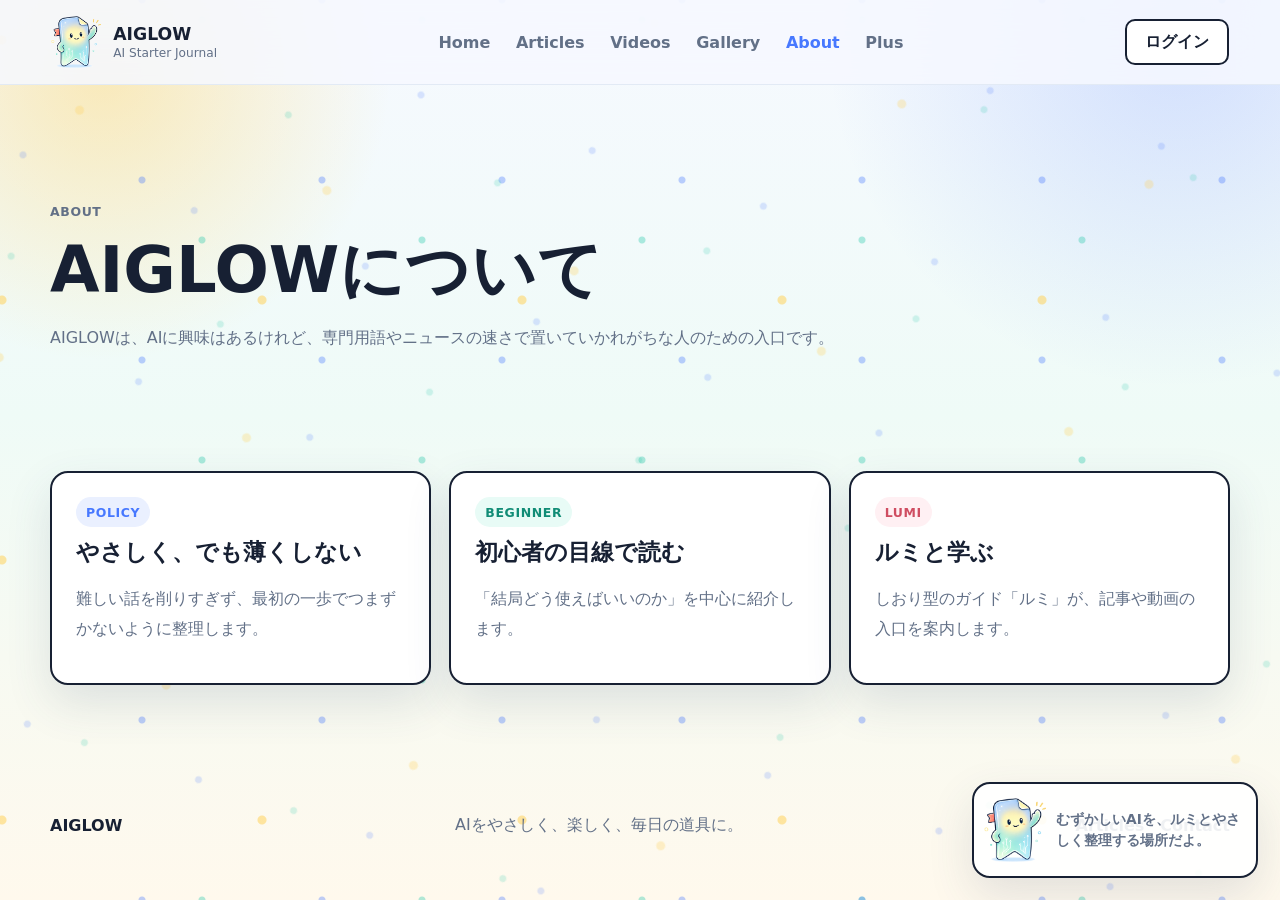
==== commit ff4447f0: "Add Lumi mascot pose variations" ====
--- a/about.html
+++ b/about.html
@@ -1,5 +1,5 @@
 <!doctype html>
 <html lang="ja">
   <head><meta charset="UTF-8" /><meta name="viewport" content="width=device-width, initial-scale=1.0" /><title>About | AIGLOW</title><link rel="stylesheet" href="./styles.css" /></head>
-  <body><div class="sparkle-field" aria-hidden="true"></div><header class="site-header"><a class="brand" href="./index.html"><img src="./assets/aiglow-guide.png" alt="" /><span><strong>AIGLOW</strong><small>AI Starter Journal</small></span></a><button class="menu-button" id="menuButton" type="button" aria-expanded="false" aria-controls="siteNav"><span></span><span></span></button><nav class="site-nav" id="siteNav"><a href="./index.html">Home</a><a href="./articles.html">Articles</a><a href="./videos.html">Videos</a><a href="./gallery.html">Gallery</a><a href="./about.html" aria-current="page">About</a><a href="./premium.html">Plus</a></nav><a class="login-button" href="./login.html">ログイン</a></header><aside class="guide-floating" id="guideFloating"><img src="./assets/aiglow-guide.png" alt="AIGLOWのナビゲーター" /><p id="guideMessage">AIGLOWの考え方を紹介するね。</p></aside><main><section class="page-hero section-watch" data-guide="むずかしいAIを、やさしく整理する場所だよ。"><p class="kicker">ABOUT</p><h1>AIGLOWについて</h1><p>AIGLOWは、AIに興味はあるけれど、専門用語やニュースの速さで置いていかれがちな人のための入口です。</p></section><section class="info-grid"><article class="info-card"><span class="chip chip-blue">Policy</span><h2>やさしく、でも薄くしない</h2><p>難しい話を削りすぎず、最初の一歩でつまずかないように整理します。</p></article><article class="info-card"><span class="chip chip-mint">Beginner</span><h2>初心者の目線で読む</h2><p>「結局どう使えばいいのか」を中心に紹介します。</p></article><article class="info-card"><span class="chip chip-coral">Guide</span><h2>ナビゲーターと学ぶ</h2><p>しおり型のガイドが、記事や動画の入口を案内します。</p></article></section></main><footer class="site-footer"><strong>AIGLOW</strong><p>AIをやさしく、楽しく、毎日の道具に。</p><nav><a href="./articles.html">Articles</a><a href="./contact.html">Contact</a></nav></footer><script src="./script.js"></script></body>
+  <body><div class="sparkle-field" aria-hidden="true"></div><header class="site-header"><a class="brand" href="./index.html"><img src="./assets/lumi-welcome.png" alt="" /><span><strong>AIGLOW</strong><small>AI Starter Journal</small></span></a><button class="menu-button" id="menuButton" type="button" aria-expanded="false" aria-controls="siteNav"><span></span><span></span></button><nav class="site-nav" id="siteNav"><a href="./index.html">Home</a><a href="./articles.html">Articles</a><a href="./videos.html">Videos</a><a href="./gallery.html">Gallery</a><a href="./about.html" aria-current="page">About</a><a href="./premium.html">Plus</a></nav><a class="login-button" href="./login.html">ログイン</a></header><aside class="guide-floating" id="guideFloating"><img src="./assets/lumi-welcome.png" alt="AIGLOWのナビゲーター、ルミ" /><p id="guideMessage">AIGLOWの考え方を紹介するね。</p></aside><main><section class="page-hero section-watch" data-guide="むずかしいAIを、ルミとやさしく整理する場所だよ。"><p class="kicker">ABOUT</p><h1>AIGLOWについて</h1><p>AIGLOWは、AIに興味はあるけれど、専門用語やニュースの速さで置いていかれがちな人のための入口です。</p></section><section class="info-grid"><article class="info-card"><span class="chip chip-blue">Policy</span><h2>やさしく、でも薄くしない</h2><p>難しい話を削りすぎず、最初の一歩でつまずかないように整理します。</p></article><article class="info-card"><span class="chip chip-mint">Beginner</span><h2>初心者の目線で読む</h2><p>「結局どう使えばいいのか」を中心に紹介します。</p></article><article class="info-card"><span class="chip chip-coral">Lumi</span><h2>ルミと学ぶ</h2><p>しおり型のガイド「ルミ」が、記事や動画の入口を案内します。</p></article></section></main><footer class="site-footer"><strong>AIGLOW</strong><p>AIをやさしく、楽しく、毎日の道具に。</p><nav><a href="./articles.html">Articles</a><a href="./contact.html">Contact</a></nav></footer><script src="./script.js"></script></body>
 </html>
--- a/styles.css
+++ b/styles.css
@@ -258,8 +258,15 @@
 .video-grid article h3 { margin: 14px 2px 0; font-size: 1.18rem; }
 .video-thumb {
   position: relative;
+  display: grid;
+  place-items: center;
   min-height: 240px;
   background: radial-gradient(circle at 50% 48%, rgba(71, 120, 255, .28), transparent 6rem), var(--blue-soft);
+}
+.video-thumb img {
+  width: 120px;
+  opacity: 0.95;
+  animation: floaty 3.8s ease-in-out infinite;
 }
 .thumb-yellow { background: radial-gradient(circle at 50% 48%, rgba(255, 211, 92, .42), transparent 6rem), var(--yellow-soft); }
 .video-thumb span {
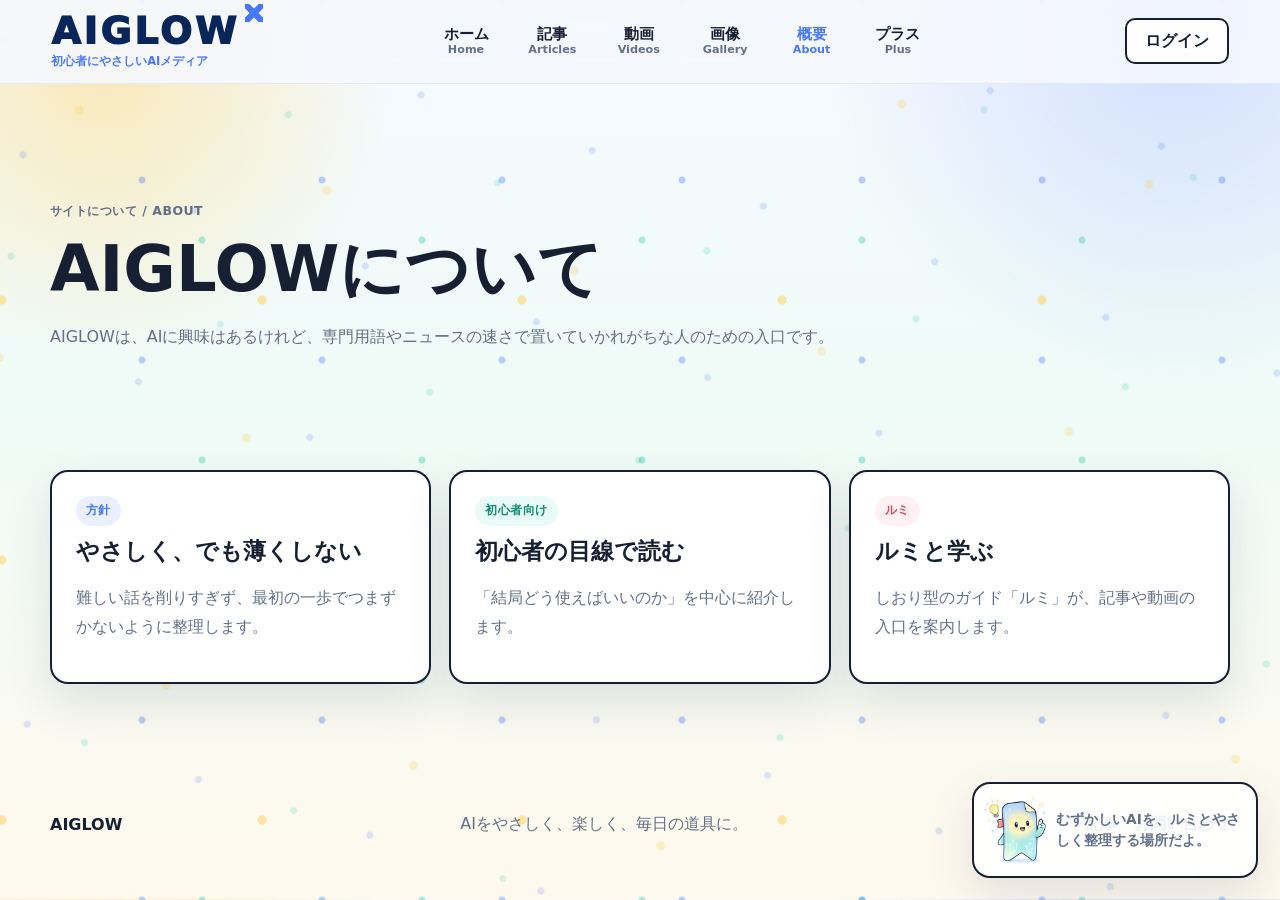
==== commit 9197eef1: "Refine AIGLOW logo and Japanese labels" ====
--- a/about.html
+++ b/about.html
@@ -1,5 +1,5 @@
 <!doctype html>
 <html lang="ja">
-  <head><meta charset="UTF-8" /><meta name="viewport" content="width=device-width, initial-scale=1.0" /><title>About | AIGLOW</title><link rel="stylesheet" href="./styles.css" /></head>
-  <body><div class="sparkle-field" aria-hidden="true"></div><header class="site-header"><a class="brand" href="./index.html"><img src="./assets/lumi-welcome.png" alt="" /><span><strong>AIGLOW</strong><small>AI Starter Journal</small></span></a><button class="menu-button" id="menuButton" type="button" aria-expanded="false" aria-controls="siteNav"><span></span><span></span></button><nav class="site-nav" id="siteNav"><a href="./index.html">Home</a><a href="./articles.html">Articles</a><a href="./videos.html">Videos</a><a href="./gallery.html">Gallery</a><a href="./about.html" aria-current="page">About</a><a href="./premium.html">Plus</a></nav><a class="login-button" href="./login.html">ログイン</a></header><aside class="guide-floating" id="guideFloating"><img src="./assets/lumi-welcome.png" alt="AIGLOWのナビゲーター、ルミ" /><p id="guideMessage">AIGLOWの考え方を紹介するね。</p></aside><main><section class="page-hero section-watch" data-guide="むずかしいAIを、ルミとやさしく整理する場所だよ。"><p class="kicker">ABOUT</p><h1>AIGLOWについて</h1><p>AIGLOWは、AIに興味はあるけれど、専門用語やニュースの速さで置いていかれがちな人のための入口です。</p></section><section class="info-grid"><article class="info-card"><span class="chip chip-blue">Policy</span><h2>やさしく、でも薄くしない</h2><p>難しい話を削りすぎず、最初の一歩でつまずかないように整理します。</p></article><article class="info-card"><span class="chip chip-mint">Beginner</span><h2>初心者の目線で読む</h2><p>「結局どう使えばいいのか」を中心に紹介します。</p></article><article class="info-card"><span class="chip chip-coral">Lumi</span><h2>ルミと学ぶ</h2><p>しおり型のガイド「ルミ」が、記事や動画の入口を案内します。</p></article></section></main><footer class="site-footer"><strong>AIGLOW</strong><p>AIをやさしく、楽しく、毎日の道具に。</p><nav><a href="./articles.html">Articles</a><a href="./contact.html">Contact</a></nav></footer><script src="./script.js"></script></body>
+  <head><meta charset="UTF-8" /><meta name="viewport" content="width=device-width, initial-scale=1.0" /><title>サイトについて | AIGLOW</title><link rel="stylesheet" href="./styles.css" /></head>
+  <body><div class="sparkle-field" aria-hidden="true"></div><header class="site-header"><a class="brand" href="./index.html"><img src="./assets/lumi-welcome.png" alt="" /><span><strong>AIGLOW</strong><small>AI Starter Journal</small></span></a><button class="menu-button" id="menuButton" type="button" aria-expanded="false" aria-controls="siteNav"><span></span><span></span></button><nav class="site-nav" id="siteNav"><a href="./index.html">Home</a><a href="./articles.html">Articles</a><a href="./videos.html">Videos</a><a href="./gallery.html">Gallery</a><a href="./about.html" aria-current="page">About</a><a href="./premium.html">Plus</a></nav><a class="login-button" href="./login.html">ログイン</a></header><aside class="guide-floating" id="guideFloating"><img src="./assets/lumi-idea.png" alt="AIGLOWのナビゲーター、ルミ" /><p id="guideMessage">AIGLOWの考え方を紹介するね。</p></aside><main><section class="page-hero section-watch" data-guide="むずかしいAIを、ルミとやさしく整理する場所だよ。"><p class="kicker">サイトについて / About</p><h1>AIGLOWについて</h1><p>AIGLOWは、AIに興味はあるけれど、専門用語やニュースの速さで置いていかれがちな人のための入口です。</p></section><section class="info-grid"><article class="info-card"><span class="chip chip-blue">方針</span><h2>やさしく、でも薄くしない</h2><p>難しい話を削りすぎず、最初の一歩でつまずかないように整理します。</p></article><article class="info-card"><span class="chip chip-mint">初心者向け</span><h2>初心者の目線で読む</h2><p>「結局どう使えばいいのか」を中心に紹介します。</p></article><article class="info-card"><span class="chip chip-coral">ルミ</span><h2>ルミと学ぶ</h2><p>しおり型のガイド「ルミ」が、記事や動画の入口を案内します。</p></article></section></main><footer class="site-footer"><strong>AIGLOW</strong><p>AIをやさしく、楽しく、毎日の道具に。</p><nav><a href="./articles.html">記事</a><a href="./contact.html">お問い合わせ</a></nav></footer><script src="./script.js"></script></body>
 </html>
--- a/styles.css
+++ b/styles.css
@@ -74,16 +74,48 @@
   background: rgba(246, 249, 255, 0.86);
   backdrop-filter: blur(18px);
 }
-.brand { display: inline-flex; gap: 12px; align-items: center; }
+.brand {
+  position: relative;
+  display: inline-flex;
+  flex-direction: column;
+  gap: 2px;
+  align-items: flex-start;
+  min-width: 148px;
+}
 .brand img {
-  width: 50px;
-  height: 56px;
-  object-fit: contain;
-  animation: floaty 4s ease-in-out infinite;
+  display: none;
 }
 .brand strong, .brand small { display: block; }
-.brand strong { font-size: 1.08rem; }
-.brand small { margin-top: 2px; color: var(--muted); font-size: 0.76rem; }
+.brand-logo, .brand strong {
+  position: relative;
+  color: #09265a;
+  font-size: clamp(1.65rem, 3vw, 2.35rem);
+  font-weight: 950;
+  letter-spacing: 0.08em;
+  line-height: 0.95;
+}
+.brand-logo::after, .brand strong::after {
+  position: absolute;
+  top: -10px;
+  right: -24px;
+  width: 18px;
+  height: 18px;
+  background:
+    radial-gradient(circle at 82% 18%, var(--blue) 0 2px, transparent 2.5px),
+    linear-gradient(45deg, transparent 38%, var(--blue) 39% 61%, transparent 62%),
+    linear-gradient(-45deg, transparent 38%, var(--blue) 39% 61%, transparent 62%);
+  content: "";
+}
+.brand small {
+  margin-top: 4px;
+  color: var(--blue);
+  font-size: 0;
+  font-weight: 900;
+}
+.brand small::after {
+  content: "初心者にやさしいAIメディア";
+  font-size: 0.72rem;
+}
 
 .site-nav {
   display: flex;
@@ -93,7 +125,27 @@
   color: var(--muted);
   font-weight: 800;
 }
+.site-nav a {
+  display: grid;
+  gap: 2px;
+  min-width: 3.8rem;
+  text-align: center;
+  font-size: 0.7rem;
+  line-height: 1.1;
+}
+.site-nav a::before {
+  color: var(--ink);
+  font-size: 0.94rem;
+  font-weight: 950;
+}
+.site-nav a[href$="index.html"]::before { content: "ホーム"; }
+.site-nav a[href$="articles.html"]::before { content: "記事"; }
+.site-nav a[href$="videos.html"]::before { content: "動画"; }
+.site-nav a[href$="gallery.html"]::before { content: "画像"; }
+.site-nav a[href$="about.html"]::before { content: "概要"; }
+.site-nav a[href$="premium.html"]::before { content: "プラス"; }
 .site-nav a:hover, .site-nav a[aria-current="page"] { color: var(--blue); }
+.site-nav a:hover::before, .site-nav a[aria-current="page"]::before { color: var(--blue); }
 .login-button, .button {
   display: inline-flex;
   align-items: center;
@@ -125,7 +177,13 @@
   background: rgba(255, 255, 255, 0.9);
   box-shadow: var(--shadow);
   transform: translateY(0);
-  transition: transform 240ms ease;
+  opacity: 1;
+  transition: transform 240ms ease, opacity 240ms ease;
+}
+.guide-floating.is-muted {
+  opacity: 0;
+  pointer-events: none;
+  transform: translateY(12px);
 }
 .guide-floating.is-active { transform: translateY(-8px) rotate(-1deg); }
 .guide-floating img { width: 62px; height: 72px; object-fit: contain; animation: floaty 3.6s ease-in-out infinite; }
@@ -142,7 +200,7 @@
 .kicker, .chip, .step {
   color: var(--blue);
   font-weight: 900;
-  letter-spacing: 0.05em;
+  letter-spacing: 0.04em;
   text-transform: uppercase;
   font-size: 0.78rem;
 }
